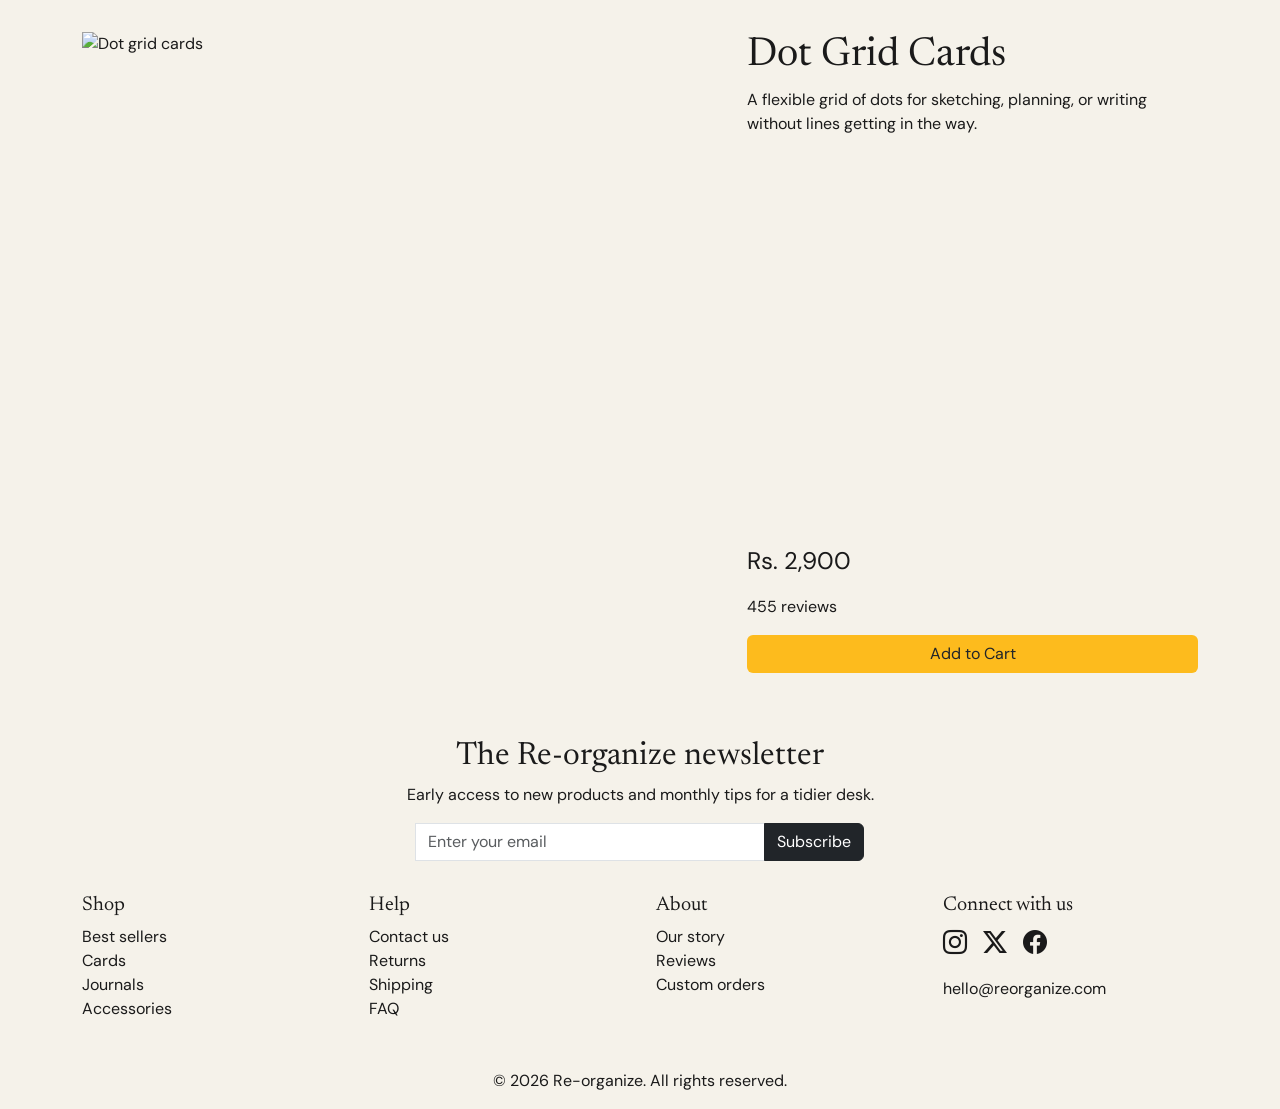
==== midterm/product.html @ 2b87af7e "Add files via upload" ====
<!DOCTYPE html>
<html lang="en">

<head>
    <meta charset="UTF-8">
    <meta name="viewport" content="width=device-width, initial-scale=1.0">

    <link rel="preconnect" href="https://fonts.googleapis.com">
    <link rel="preconnect" href="https://fonts.gstatic.com" crossorigin>
    <link href="https://fonts.googleapis.com/css2?family=Archivo+Black&family=Bebas+Neue&family=DM+Sans:wght@400;500;700&family=Newsreader:wght@400;500&family=Playfair+Display:wght@700&family=Special+Elite&family=UnifrakturCook:wght@700&display=swap" rel="stylesheet">
    <title>Re-organize</title>

    <link href="https://cdn.jsdelivr.net/npm/bootstrap@5.3.3/dist/css/bootstrap.min.css" rel="stylesheet">
    <link rel="stylesheet" href="https://cdn.jsdelivr.net/npm/bootstrap-icons@1.11.3/font/bootstrap-icons.min.css">
    <link rel="stylesheet" href="style.css">
</head>

<body>
    
<main class="product">
  <div class="container">
    <div class="row g-4">

      <div class="col-md-7">
        <img src="images/dot&grid.jpg" class="product-main" alt="Dot grid cards">
      </div>

      <div class="col-md-5 d-flex flex-column">
        <h1>Dot Grid Cards</h1>
        <p>A flexible grid of dots for sketching, planning, or writing without lines getting in the way.</p>
        <p class="product-price mt-auto ">Rs. 2,900</p>
        <p>455 reviews</p>
        <button type="button" class="btn w-100 addToCart">Add to Cart</button>
      </div>

    </div>
  </div>
</main>

<footer id="site-footer" class="site-footer">
  <div class="container">

    <div class="newsletter">
      <h2>The Re-organize newsletter</h2>
      <p>Early access to new products and monthly tips for a tidier desk.</p>

      <form class="newsletter-form input-group" action="#">
        <label for="newsletter-email" class="visually-hidden">Email address</label>
        <input type="email" id="newsletter-email" class="form-control" placeholder="Enter your email">
        <button type="submit" class="btn btn-dark">Subscribe</button>
      </form>
    </div>

    <div class="footer-grid">

      <div>
        <h2>Shop</h2>
        <ul class="list-unstyled">
          <li><a href="#featured">Best sellers</a></li>
          <li><a href="#featured">Cards</a></li>
          <li><a href="#featured">Journals</a></li>
          <li><a href="#featured">Accessories</a></li>
        </ul>
      </div>

      <div>
        <h2>Help</h2>
        <ul class="list-unstyled">
          <li><a href="#">Contact us</a></li>
          <li><a href="#">Returns</a></li>
          <li><a href="#">Shipping</a></li>
          <li><a href="#">FAQ</a></li>
        </ul>
      </div>

      <div>
        <h2>About</h2>
        <ul class="list-unstyled">
          <li><a href="#">Our story</a></li>
          <li><a href="#">Reviews</a></li>
          <li><a href="#">Custom orders</a></li>
        </ul>
      </div>

      <div>
        <h2>Connect with us</h2>
        <div class="d-flex gap-3 fs-4 mb-3">
          <a href="#" aria-label="Instagram"><i class="bi bi-instagram"></i></a>
          <a href="#" aria-label="X"><i class="bi bi-twitter-x"></i></a>
          <a href="#" aria-label="Facebook"><i class="bi bi-facebook"></i></a>
        </div>
        <p>hello@reorganize.com</p>
      </div>

     </div>

    <p class="footer-bottom">&copy; 2026 Re-organize. All rights reserved.</p>

  </div>
</footer>

<script src="https://cdn.jsdelivr.net/npm/bootstrap@5.3.8/dist/js/bootstrap.bundle.min.js"></script>
</body>
</html>
---- midterm/style.css ----
:root {
  --cream: #F5F2EA;
  --lightGrey: #ebe8e2;
  --olive: #6B6B58;
  --yellow: #FDBB1D;
  --brown: #A0502D;
  --text: #1A1A1A;
  --font-heading: "Newsreader", serif;
  --font-body: "DM Sans", sans-serif;

}

body {
  background-color: var(--cream);
  color: var(--text);
  font-family: var(--font-body);
}

h1, h2, h3, h4 {
  font-family: var(--font-heading);
  font-weight: 400;
}


.navbar {
  background-color: white;
}

.navbar-brand {
  font-weight: 700;
  letter-spacing: 0.2em;
  text-transform: uppercase;
}

.navbar-nav .nav-item{
font-size: x-large;
}

.navbar-toggler{
  color: var(--cream);
}

.cart {
  color: var(--text);
  font-size: 20px;
}

.hero {
  background-color: var(--olive);
  background-image: url("../images/hero.jpg");
  background-size: cover;
  background-position: center;
  color: #fff;
  padding: clamp(10rem, 25vw, 18rem) 0 2rem;
}

/* .hero h1, .hero p {
  text-shadow: 0 1px 4px rgba(0, 0, 0, 0.6);
} */

.hero h1 {
   font-size: clamp(2rem, 1.5rem + 2.5vw, 3.5rem);
}

.btn-onHeroImg {
  background-color: var(--yellow);
  color: var(--text);
  font-weight: 500;
}

.press {
  background-color: var(--olive);
  color: #fff;
  padding: 1.5rem 0;
}

.press .container {
 display: flex;
 flex-wrap: wrap;
 gap:2rem;
}

.press-list {
  list-style:none;
  padding:0;
  margin:0;
  display: flex;
  flex-wrap: wrap;
  gap: 5rem;
}
.press-1 { font-family: "Playfair Display", serif; font-weight: 700; }
.press-2 { font-family: "Bebas Neue", sans-serif; font-size: 1.4rem; }
.press-3 { font-family: "UnifrakturCook", serif; font-size: 1.3rem; }
.press-4 { font-family: "Archivo Black", sans-serif; }
.press-5 { font-family: "Special Elite", monospace; }

.categories {
  padding-block: 3rem;
  background-color:  var(--lightGrey)
}

.category-tile {
  display: grid;
  gap: 0.5rem;
  color: inherit;
  text-decoration: none;
  text-align: center;
}

.category-tile img {
  width: 100%;
  aspect-ratio: 4 / 3;
  object-fit: cover;
  border-radius: 8px;
}

.category-tile span {
  font-family: var(--font-heading);
  font-size: 1.2rem;
}

.card-img-top {
  aspect-ratio: 1 / 1;
  object-fit: cover;
}

.card > a {
  display: block;
}

.card-img-top {
  display: block;
  width: 100%;
  aspect-ratio: 1 / 1;
  object-fit: cover;
}

.card-title a {
  color: var(--text);
  text-decoration: none;
}

.btn.w-100.addToCart{
  background-color: var(--yellow)
}

.trust {
  background-color: var(--lightGrey);
  padding: clamp(2rem, 5vw, 3.5rem) 0;
  text-align: center;
}

.trust i {
  font-size: 1.75rem;
}

.trust h2 {
  margin: 0.5rem 0 0.25rem;
}

.trust p {
  margin: 0;
}

.site-footer {
  background-color: var(--mint);
  padding: 2rem 0 1rem;
}

.newsletter {
  text-align: center;
  margin-bottom: 2rem;
}

.newsletter-form {
  max-width: 28rem;
  margin: 1rem auto 0;
}

.footer-grid {
  display: grid;
  grid-template-columns: repeat(4, 1fr);
  gap: 2rem;
}

.footer-grid h2 {
  font-size: 1.25rem;
}

.footer-grid a {
  color: var(--text);
  text-decoration: none;
}

.footer-bottom {
  margin: 2rem 0 0;
  text-align: center;
}

.product {
  padding: 2rem 0;
}

.product {
  padding: 2rem 0;
}

.product-main {
  display: block;
  width: 100%;
  aspect-ratio: 1 / 1;
  object-fit: cover;
}

.product-price {
  font-size: 1.5rem;
}
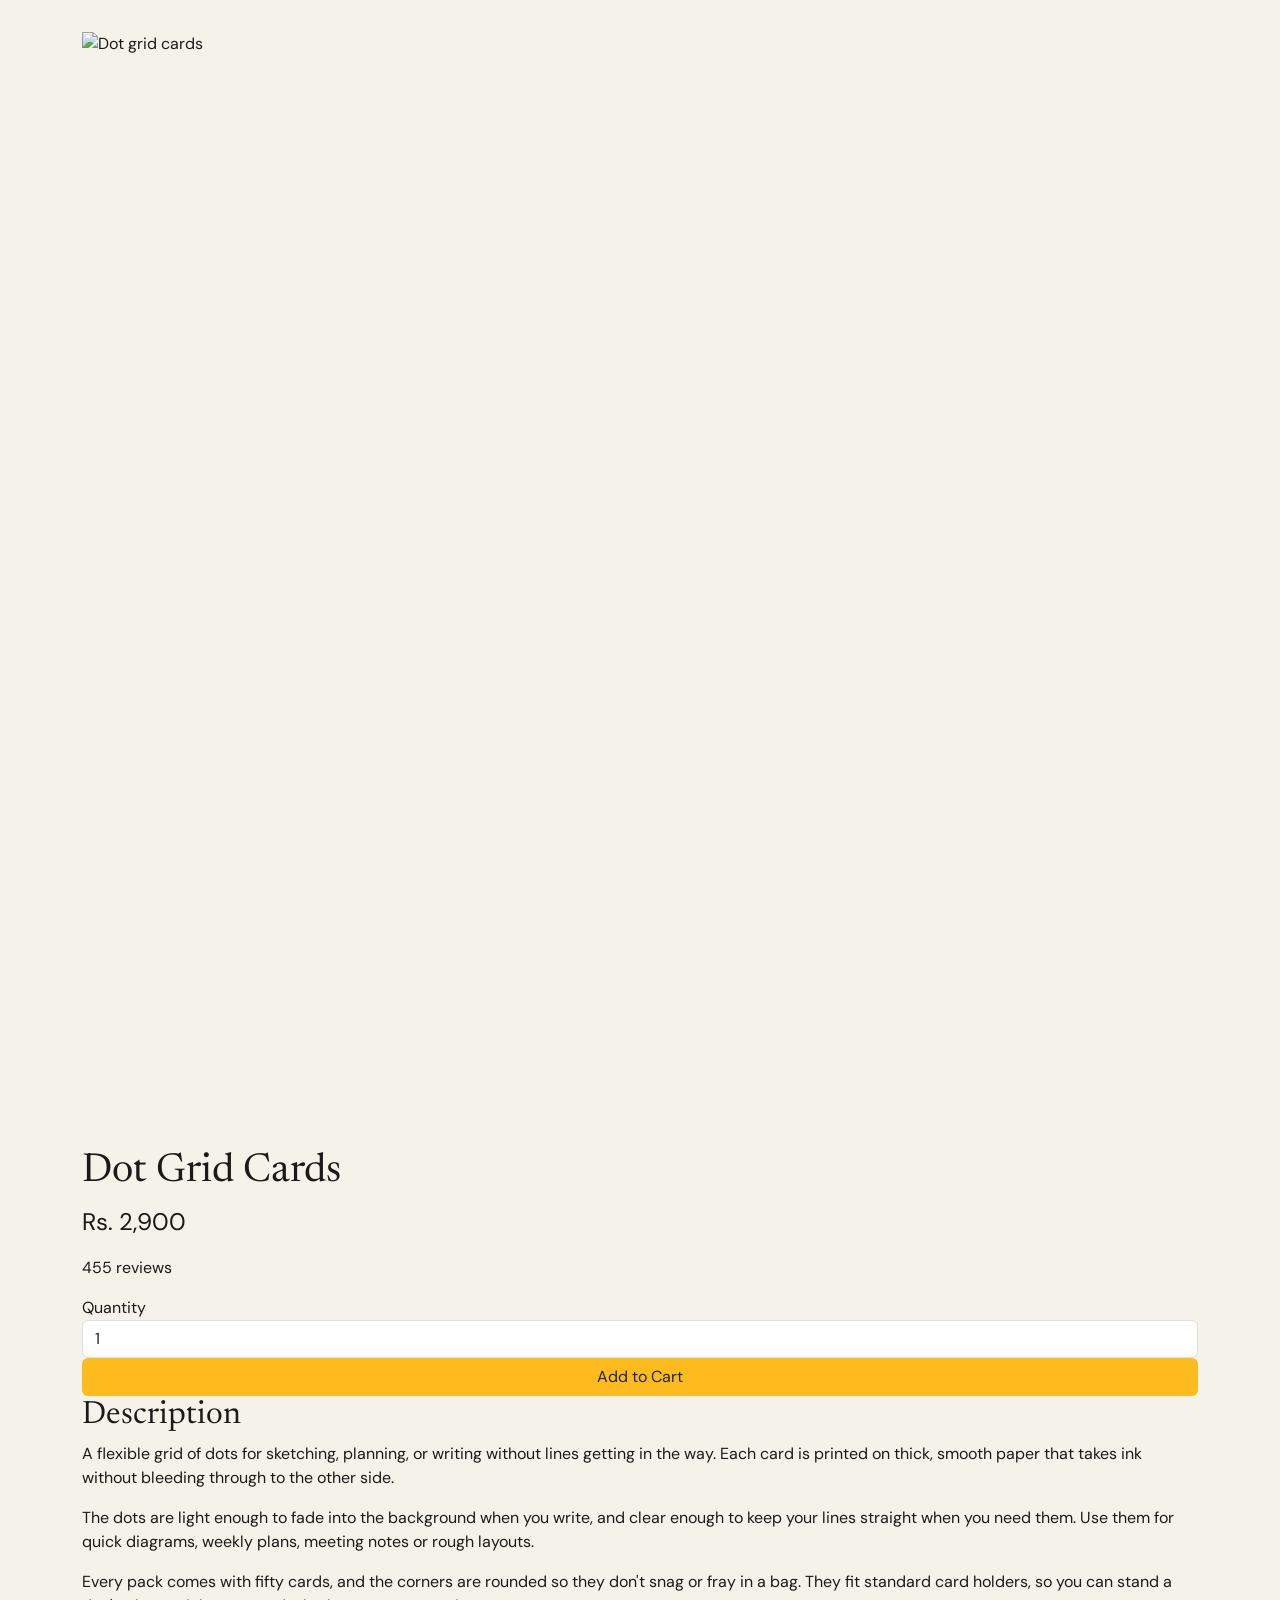
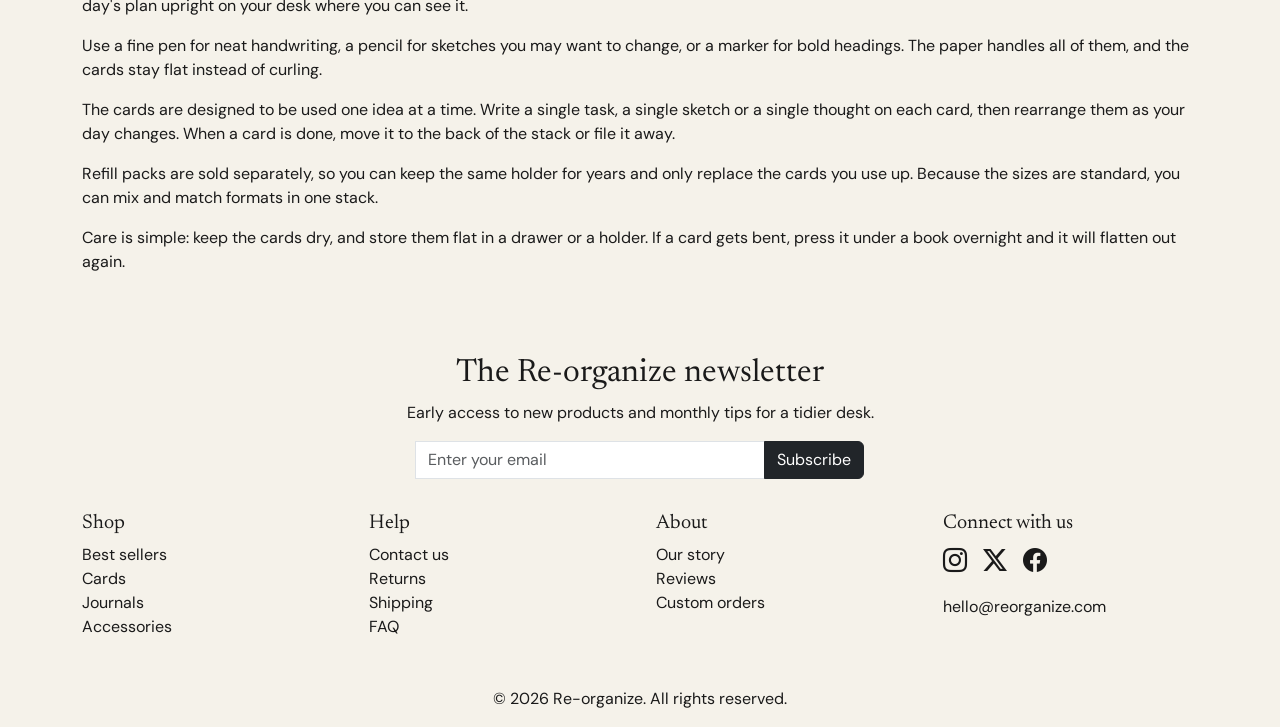
==== commit f9b96788: "Update product.html" ====
--- a/midterm/product.html
+++ b/midterm/product.html
@@ -17,7 +17,8 @@
 
 <body>
     
-<main class="product">
+<!-- <main class="product">
+
   <div class="container">
     <div class="row g-4">
 
@@ -32,6 +33,40 @@
         <p>455 reviews</p>
         <button type="button" class="btn w-100 addToCart">Add to Cart</button>
       </div>
+
+    </div>
+  </div>
+</main> -->
+
+<main class="product">
+  <div class="container">
+    <div class="product-layout">
+
+      <img src="images/dot-grid.jpg" class="product-main" alt="Dot grid cards">
+
+      <div class="product-details">
+        <h1>Dot Grid Cards</h1>
+        <p class="product-price">Rs. 2,900</p>
+        <p>455 reviews</p>
+
+        <div class="product-qty">
+          <label for="qty">Quantity</label>
+          <input type="number" id="qty" class="form-control" value="1" min="1">
+        </div>
+
+        <button type="button" class="btn w-100 addToCart">Add to Cart</button>
+      </div>
+
+      <section class="product-description">
+        <h2>Description</h2>
+        <p>A flexible grid of dots for sketching, planning, or writing without lines getting in the way. Each card is printed on thick, smooth paper that takes ink without bleeding through to the other side.</p>
+        <p>The dots are light enough to fade into the background when you write, and clear enough to keep your lines straight when you need them. Use them for quick diagrams, weekly plans, meeting notes or rough layouts.</p>
+        <p>Every pack comes with fifty cards, and the corners are rounded so they don't snag or fray in a bag. They fit standard card holders, so you can stand a day's plan upright on your desk where you can see it.</p>
+        <p>Use a fine pen for neat handwriting, a pencil for sketches you may want to change, or a marker for bold headings. The paper handles all of them, and the cards stay flat instead of curling.</p>
+        <p>The cards are designed to be used one idea at a time. Write a single task, a single sketch or a single thought on each card, then rearrange them as your day changes. When a card is done, move it to the back of the stack or file it away.</p>
+        <p>Refill packs are sold separately, so you can keep the same holder for years and only replace the cards you use up. Because the sizes are standard, you can mix and match formats in one stack.</p>
+        <p>Care is simple: keep the cards dry, and store them flat in a drawer or a holder. If a card gets bent, press it under a book overnight and it will flatten out again.</p>
+      </section>
 
     </div>
   </div>
@@ -101,4 +136,4 @@
 
 <script src="https://cdn.jsdelivr.net/npm/bootstrap@5.3.8/dist/js/bootstrap.bundle.min.js"></script>
 </body>
-</html>+</html>
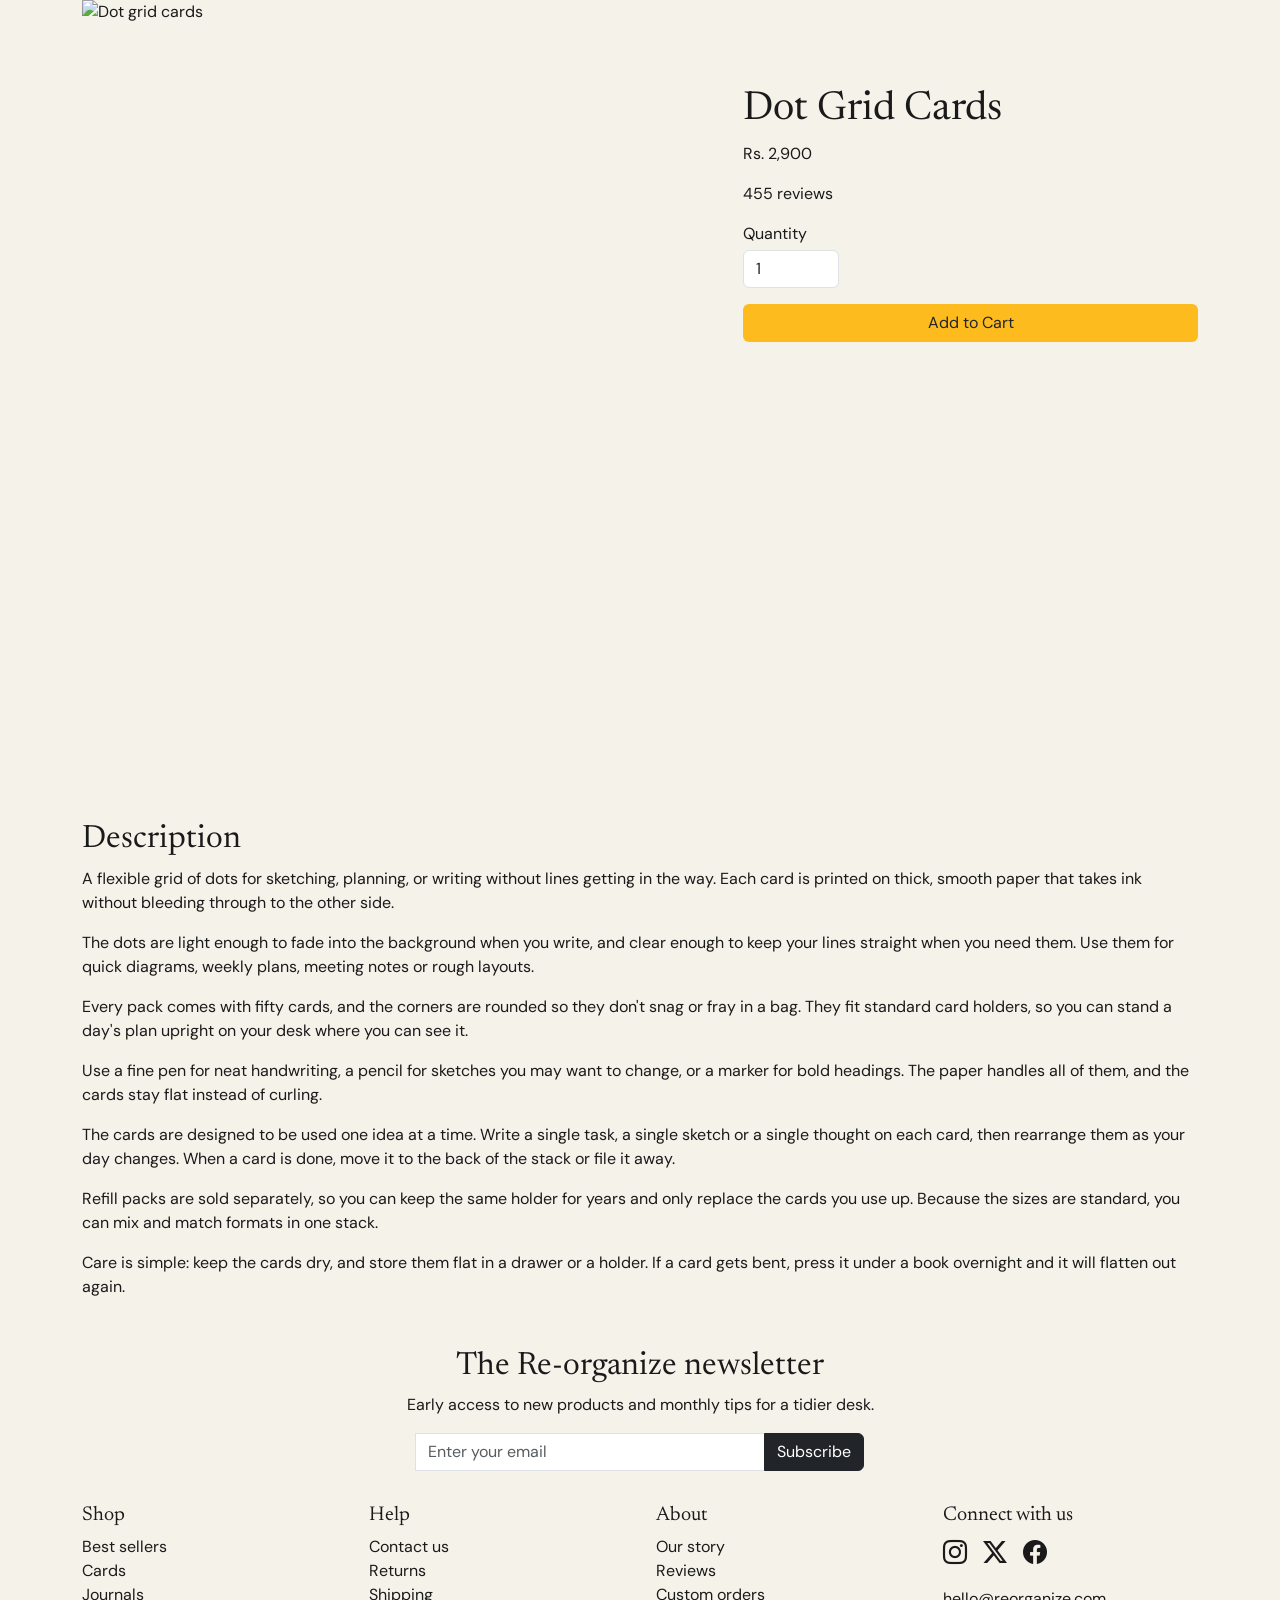
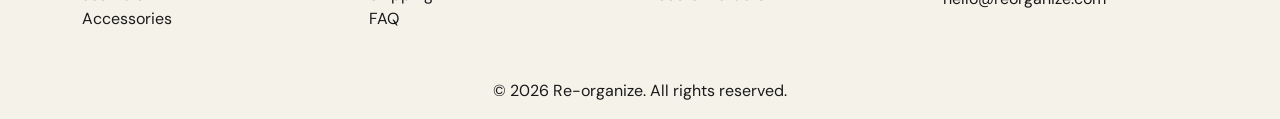
==== commit 50fe1c6f: "midterm: task 2 responsive grid and sticky details" ====
--- a/midterm/product.html
+++ b/midterm/product.html
@@ -1,3 +1,4 @@
+
 <!DOCTYPE html>
 <html lang="en">
 
--- a/midterm/style.css
+++ b/midterm/style.css
@@ -7,6 +7,7 @@
   --text: #1A1A1A;
   --font-heading: "Newsreader", serif;
   --font-body: "DM Sans", sans-serif;
+  --accent: hsl(112, 70%, 45%);
 
 }
 
@@ -197,14 +198,14 @@
   text-align: center;
 }
 
+/* .product {
+  padding: 2rem 0;
+}
+
 .product {
   padding: 2rem 0;
 }
 
-.product {
-  padding: 2rem 0;
-}
-
 .product-main {
   display: block;
   width: 100%;
@@ -214,4 +215,91 @@
 
 .product-price {
   font-size: 1.5rem;
-}+} */
+
+
+
+/* Hide the cards that don't match the selected filter */
+.featured:has(#f-cards:checked) .col:not([data-category="cards"]),
+.featured:has(#f-planners:checked) .col:not([data-category="planners"]),
+.featured:has(#f-holders:checked) .col:not([data-category="holders"]),
+.featured:has(#f-pens:checked) .col:not([data-category="pens"]) {
+  display: none;
+}
+
+/* The pill look */
+.filter-label {
+  border: 1px solid var(--accent);
+  border-radius: 999px;
+  padding: 0.4rem 1rem;
+  cursor: pointer;
+}
+
+/* The selected pill uses the accent colour */
+.filter input:checked + .filter-label {
+  background-color: var(--accent);
+  color: #fff;
+}
+
+/* Keyboard focus ring */
+.filter input:focus-visible + .filter-label {
+  outline: 2px solid var(--text);
+  outline-offset: 2px;
+}
+
+.product-layout {
+  display: grid;
+  gap: 1.5rem;
+  grid-template-areas:
+    "image"
+    "details"
+    "description";
+}
+
+.product-main {
+  grid-area: image;
+  display: block;
+  width: 100%;
+  aspect-ratio: 1 / 1;
+  object-fit: cover;
+}
+
+.product-details {
+  grid-area: details;
+}
+
+.product-description {
+  grid-area: description;
+}
+
+.product-qty {
+  margin-bottom: 1rem;
+}
+
+.product-qty label {
+  display: block;
+  margin-bottom: 0.25rem;
+}
+
+.product-qty input {
+  max-width: 6rem;
+}
+
+@media (min-width: 616px) {
+  .product-layout {
+    grid-template-columns: 7fr 5fr;
+    grid-template-areas:
+      "image details"
+      "description description";
+  }
+
+  .product-main {
+    aspect-ratio: 4 / 5;
+  }
+
+  .product-details {
+    position: sticky;
+    top: 86px;
+    align-self: start;
+  }
+}
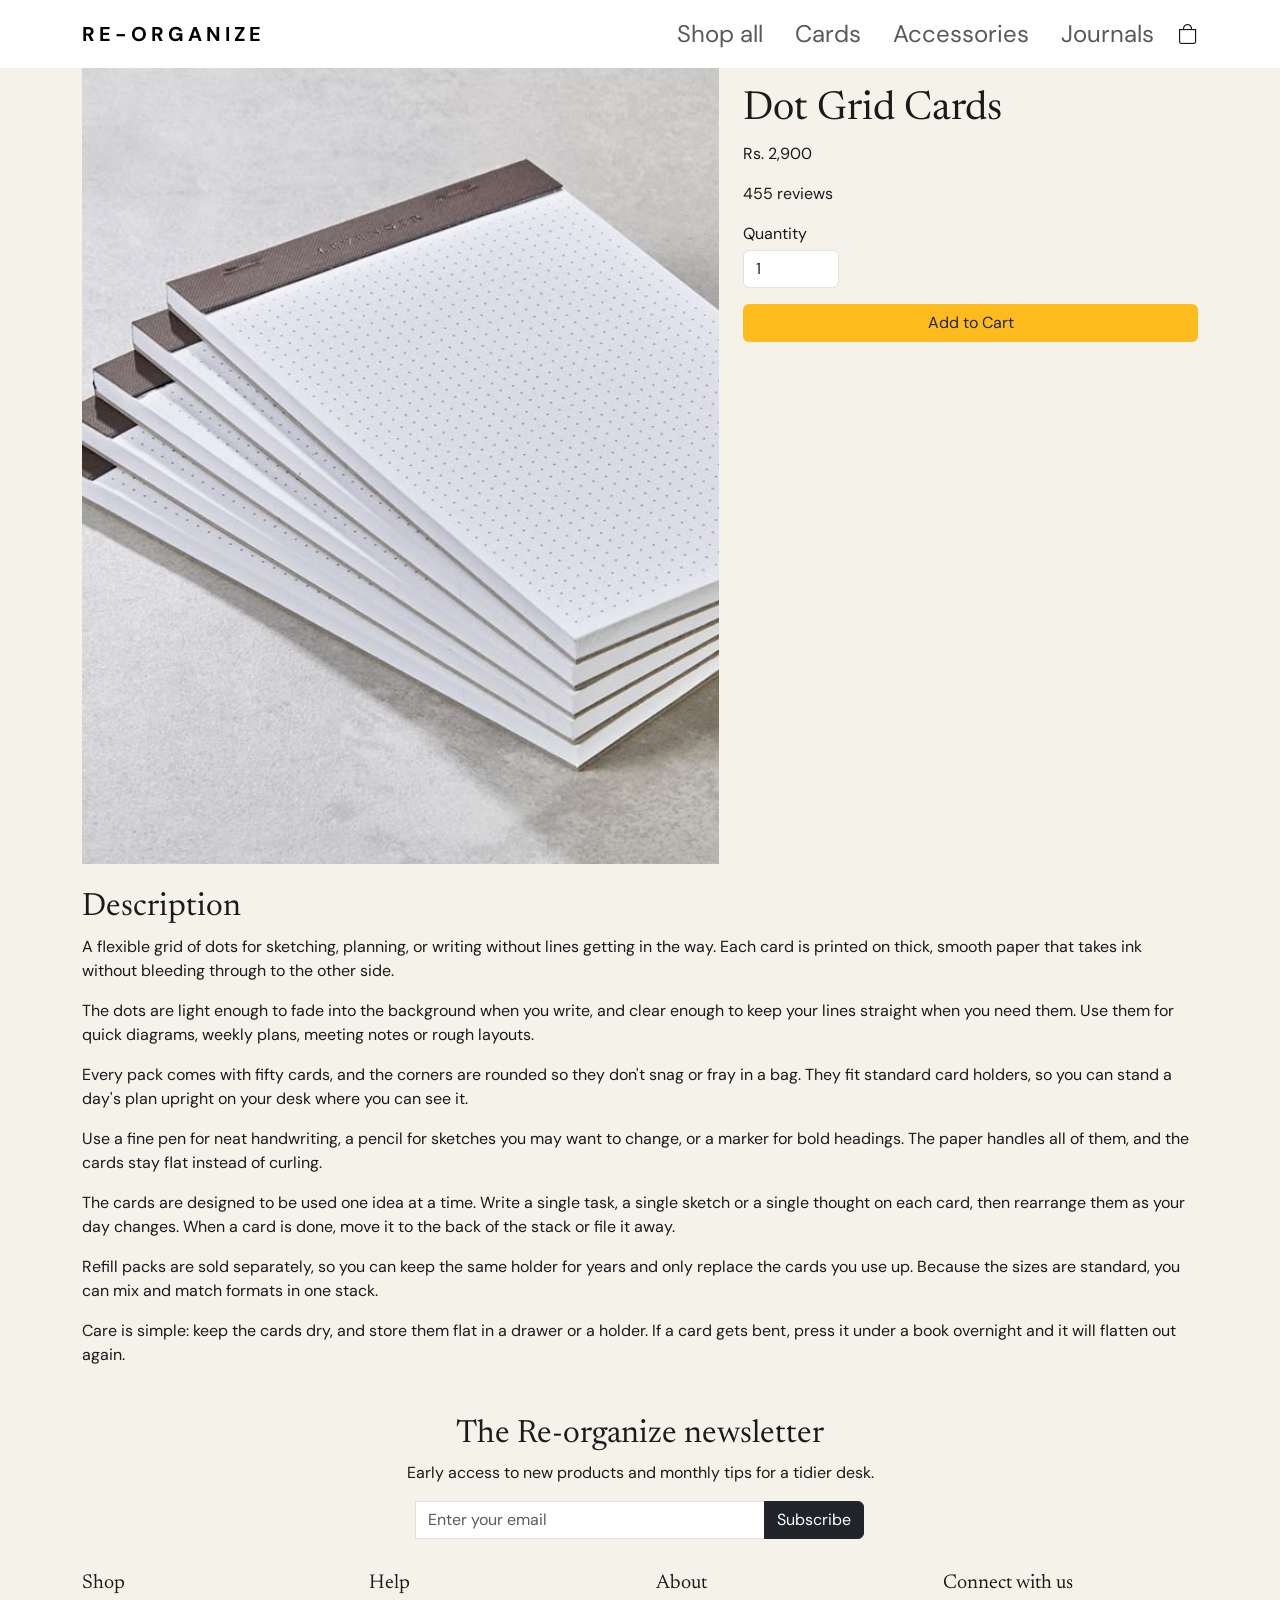
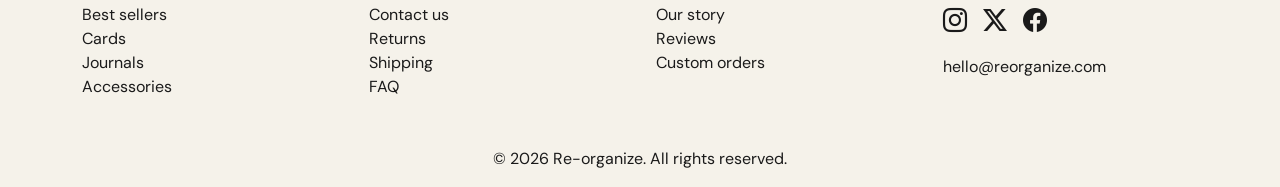
==== commit abed6364: "midterm: task 4 final implementation" ====
--- a/midterm/product.html
+++ b/midterm/product.html
@@ -1,4 +1,3 @@
-
 <!DOCTYPE html>
 <html lang="en">
 
@@ -17,6 +16,42 @@
 </head>
 
 <body>
+  <header id="site-header">
+  <nav class="navbar navbar-expand-lg" aria-label="Main navigation">
+
+    <div class="container">
+
+      <a class="navbar-brand" href="index.html">Re-organize</a>
+
+      <a href="#" class="cart ms-auto me-3 ms-lg-3 me-lg-0 order-2 order-lg-3" aria-label="Shopping bag">
+        <i class="bi bi-bag"></i>
+      </a>
+
+      <!-- logo menu cart 
+      logo burger cart -->
+
+      <button class="navbar-toggler order-3"
+          type="button"
+          data-bs-toggle="collapse"
+          data-bs-target="#mainMenu"
+          aria-controls="mainMenu"
+          aria-expanded="false"
+          aria-label="Toggle navigation">
+         <i class="bi bi-list"></i>
+      </button>
+
+      <div class="collapse navbar-collapse order-4 order-lg-2" id="mainMenu">
+        <ul class="navbar-nav ms-auto gap-3">
+          <li class="nav-item"><a class="nav-link" href="#">Shop all</a></li>
+          <li class="nav-item"><a class="nav-link" href="#">Cards</a></li>
+          <li class="nav-item"><a class="nav-link" href="#">Accessories</a></li>
+          <li class="nav-item"><a class="nav-link" href="#">Journals</a></li>
+        </ul>
+      </div>
+
+    </div>
+  </nav>
+</header>
     
 <!-- <main class="product">
 
@@ -43,7 +78,7 @@
   <div class="container">
     <div class="product-layout">
 
-      <img src="images/dot-grid.jpg" class="product-main" alt="Dot grid cards">
+      <img src="images/dot&grid.jpg" class="product-main" alt="Dot grid cards">
 
       <div class="product-details">
         <h1>Dot Grid Cards</h1>
--- a/midterm/style.css
+++ b/midterm/style.css
@@ -303,3 +303,23 @@
     align-self: start;
   }
 }
+
+/* //TASK3 */
+
+.search {
+  max-width: 28rem;
+  margin-left: auto;
+  margin-right: auto;
+}
+
+.premium-badge {
+  position: absolute;
+  top: 0.5rem;
+  left: 0.5rem;
+  background-color: var(--accent);
+  color: var(--text);
+  font-size: 0.75rem;
+  font-weight: 700;
+  padding: 0.2rem 0.6rem;
+  border-radius: 4px;
+}
